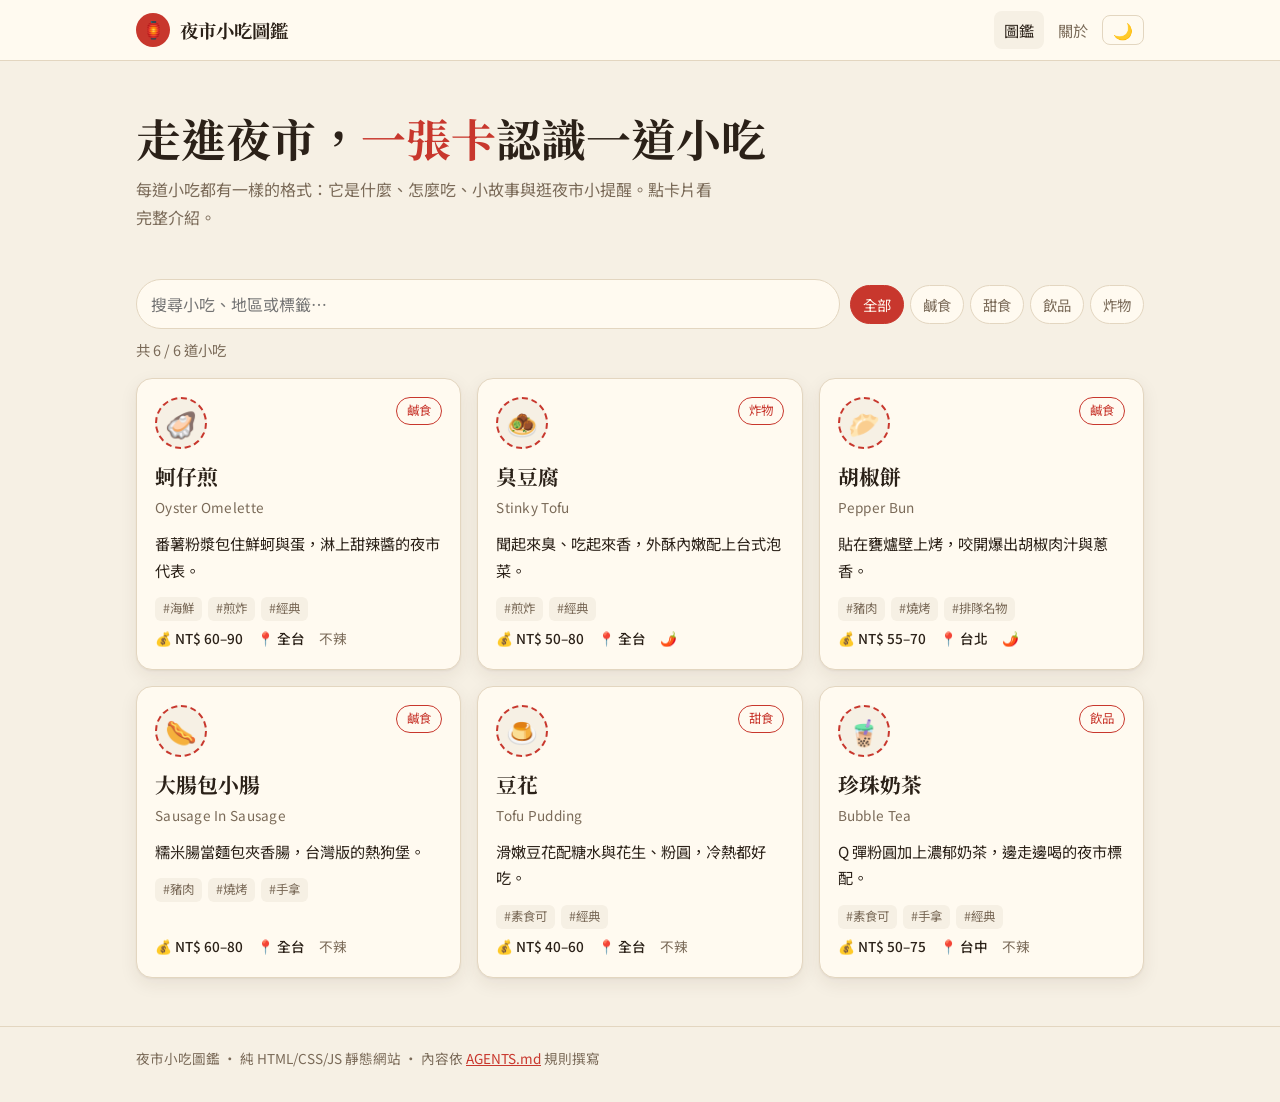
==== index.html @ 8e22ab0a "feat(site): initial night market field guide with AGENTS.md Co-Authored-By: Claude Opus 5.5 <noreply" ====
<!doctype html>
<html lang="zh-Hant">
<head>
  <meta charset="utf-8">
  <meta name="viewport" content="width=device-width, initial-scale=1">
  <link rel="preconnect" href="https://fonts.googleapis.com">
  <link rel="preconnect" href="https://fonts.gstatic.com" crossorigin>
  <link href="https://fonts.googleapis.com/css2?family=Noto+Sans+TC:wght@400;500;700&family=Noto+Serif+TC:wght@700&display=swap" rel="stylesheet">
  <link rel="stylesheet" href="assets/css/style.css">
  <link rel="icon" href="data:image/svg+xml,<svg xmlns=%22http://www.w3.org/2000/svg%22 viewBox=%220 0 100 100%22><text y=%22.9em%22 font-size=%2290%22>🏮</text></svg>">
  <title>夜市小吃圖鑑</title>
  <meta name="description" content="用圖鑑卡片認識台灣夜市小吃：價位、辣度、吃法與小故事。">
</head>
<body>
  <header class="site-header">
    <div class="wrap">
      <a class="brand" href="index.html"><span class="brand-mark">🏮</span><span>夜市小吃圖鑑</span></a>
      <nav class="nav">
        <a href="index.html" aria-current="page">圖鑑</a>
        <a href="about.html">關於</a>
        <button class="theme-btn" type="button" aria-label="切換深淺色">🌙</button>
      </nav>
    </div>
  </header>
  <main class="wrap">
    <section class="hero">
      <h1>走進夜市，<em>一張卡</em>認識一道小吃</h1>
      <p>每道小吃都有一樣的格式：它是什麼、怎麼吃、小故事與逛夜市小提醒。點卡片看完整介紹。</p>
    </section>
    <div class="toolbar">
      <input id="search" class="search" type="search" placeholder="搜尋小吃、地區或標籤…" aria-label="搜尋">
      <div id="chips" class="chips" role="group" aria-label="分類篩選"></div>
    </div>
    <p id="count" class="count">載入中…</p>
    <section id="grid" class="grid" aria-live="polite"></section>
  </main>
  <footer class="site-footer">
    <div class="wrap">夜市小吃圖鑑 · 純 HTML/CSS/JS 靜態網站 · 內容依 <a href="https://github.com/laugwang/night-market-guide/blob/main/AGENTS.md">AGENTS.md</a> 規則撰寫</div>
  </footer>
  <script src="assets/js/common.js"></script>
  <script src="assets/js/home.js"></script>
</body>
</html>
---- assets/css/style.css ----
/* 夜市小吃圖鑑 — 唯一樣式表
   規則：所有顏色只能用下方 token，禁止在其他地方寫死色碼（見 AGENTS.md §5） */

:root {
  --bg: #f6f0e4;
  --surface: #fffaf0;
  --ink: #2b2118;
  --muted: #7a6a58;
  --lantern: #c8372d;
  --amber: #e0a526;
  --line: #e3d6c0;
  --shadow: 0 1px 2px rgb(60 40 20 / 0.06), 0 6px 18px rgb(60 40 20 / 0.08);
  --radius: 16px;
  --font-sans: "Noto Sans TC", system-ui, sans-serif;
  --font-serif: "Noto Serif TC", Georgia, serif;
  color-scheme: light;
}

@media (prefers-color-scheme: dark) {
  :root:not([data-theme="light"]) {
    --bg: #17130f;
    --surface: #221c16;
    --ink: #f1e7d6;
    --muted: #a8987f;
    --lantern: #ff6a5c;
    --amber: #f2bf4a;
    --line: #3a3027;
    --shadow: 0 1px 2px rgb(0 0 0 / 0.3), 0 6px 18px rgb(0 0 0 / 0.35);
    color-scheme: dark;
  }
}
:root[data-theme="dark"] {
  --bg: #17130f;
  --surface: #221c16;
  --ink: #f1e7d6;
  --muted: #a8987f;
  --lantern: #ff6a5c;
  --amber: #f2bf4a;
  --line: #3a3027;
  --shadow: 0 1px 2px rgb(0 0 0 / 0.3), 0 6px 18px rgb(0 0 0 / 0.35);
  color-scheme: dark;
}

* { box-sizing: border-box; }
html { -webkit-text-size-adjust: 100%; }
body {
  margin: 0;
  background: var(--bg);
  color: var(--ink);
  font-family: var(--font-sans);
  line-height: 1.75;
  overflow-x: hidden;
}
a { color: var(--lantern); }
h1, h2, h3 { font-family: var(--font-serif); line-height: 1.3; }

.wrap { max-width: 1040px; margin: 0 auto; padding: 0 16px; }

/* ---------- Header ---------- */
.site-header {
  border-bottom: 1px solid var(--line);
  background: var(--surface);
  position: sticky; top: 0; z-index: 10;
}
.site-header .wrap {
  display: flex; align-items: center; justify-content: space-between;
  gap: 12px; min-height: 60px;
}
.brand {
  display: flex; align-items: center; gap: 10px;
  color: var(--ink); text-decoration: none;
  font-family: var(--font-serif); font-weight: 700; font-size: 1.15rem;
}
.brand-mark {
  width: 34px; height: 34px; border-radius: 50%;
  display: grid; place-items: center;
  background: var(--lantern); color: var(--surface); font-size: 1.05rem;
}
.nav { display: flex; align-items: center; gap: 4px; }
.nav a, .theme-btn {
  color: var(--muted); text-decoration: none; font-size: 0.95rem;
  padding: 6px 10px; border-radius: 8px;
}
.nav a:hover, .nav a[aria-current="page"] { color: var(--ink); background: var(--bg); }
.theme-btn {
  border: 1px solid var(--line); background: transparent; cursor: pointer;
  font: inherit; line-height: 1;
}

/* ---------- Hero ---------- */
.hero { padding: 48px 0 24px; }
.hero h1 { font-size: clamp(1.9rem, 5vw, 2.8rem); margin: 0 0 8px; }
.hero h1 em { font-style: normal; color: var(--lantern); }
.hero p { color: var(--muted); margin: 0; max-width: 36em; }

/* ---------- Toolbar ---------- */
.toolbar { display: flex; flex-wrap: wrap; gap: 10px; align-items: center; margin: 24px 0 8px; }
.search {
  flex: 1 1 240px; min-width: 0;
  padding: 10px 14px; border-radius: 999px;
  border: 1px solid var(--line); background: var(--surface); color: var(--ink);
  font: inherit;
}
.search:focus { outline: 2px solid var(--amber); outline-offset: 1px; }
.chips { display: flex; flex-wrap: wrap; gap: 6px; }
.chip {
  border: 1px solid var(--line); background: var(--surface); color: var(--muted);
  padding: 6px 12px; border-radius: 999px; cursor: pointer; font: inherit; font-size: 0.9rem;
}
.chip[aria-pressed="true"] { background: var(--lantern); border-color: var(--lantern); color: var(--surface); }
.count { color: var(--muted); font-size: 0.9rem; margin: 8px 0 16px; }

/* ---------- Cards ---------- */
.grid {
  display: grid; gap: 16px;
  grid-template-columns: repeat(auto-fill, minmax(min(100%, 280px), 1fr));
  padding-bottom: 48px;
}
.card {
  position: relative; display: flex; flex-direction: column; gap: 6px;
  background: var(--surface); border: 1px solid var(--line); border-radius: var(--radius);
  padding: 18px; color: var(--ink); text-decoration: none; box-shadow: var(--shadow);
  transition: transform .15s ease, border-color .15s ease;
}
.card:hover { transform: translateY(-2px); border-color: var(--amber); }
.card-top { display: flex; justify-content: space-between; align-items: flex-start; }
.stamp {
  width: 52px; height: 52px; border-radius: 50%;
  display: grid; place-items: center; font-size: 1.6rem;
  background: var(--bg); border: 2px dashed var(--lantern);
}
.badge {
  font-size: 0.78rem; padding: 2px 10px; border-radius: 999px;
  border: 1px solid var(--lantern); color: var(--lantern);
}
.card h3 { margin: 8px 0 0; font-size: 1.3rem; }
.card .en { color: var(--muted); font-size: 0.85rem; letter-spacing: .02em; }
.card .summary { margin: 4px 0 8px; font-size: 0.95rem; }
.meta { display: flex; flex-wrap: wrap; gap: 6px 14px; margin-top: auto; font-size: 0.85rem; color: var(--muted); }
.meta b { color: var(--ink); font-weight: 500; }
.tags { display: flex; flex-wrap: wrap; gap: 6px; }
.tag { font-size: 0.78rem; color: var(--muted); background: var(--bg); padding: 1px 8px; border-radius: 6px; }

.empty { text-align: center; color: var(--muted); padding: 48px 0; }

/* ---------- Entry page ---------- */
.entry { max-width: 720px; margin: 0 auto; padding: 32px 0 64px; }
.back { display: inline-block; margin-bottom: 16px; text-decoration: none; color: var(--muted); }
.back:hover { color: var(--lantern); }
.entry-head {
  display: grid; grid-template-columns: auto 1fr; gap: 16px; align-items: center;
  background: var(--surface); border: 1px solid var(--line); border-radius: var(--radius);
  padding: 20px; box-shadow: var(--shadow);
}
.entry-head .stamp { width: 76px; height: 76px; font-size: 2.4rem; }
.entry-head h1 { margin: 0; font-size: clamp(1.7rem, 5vw, 2.3rem); }
.entry-head .en { color: var(--muted); }
.entry-facts {
  display: grid; grid-template-columns: repeat(auto-fit, minmax(120px, 1fr));
  gap: 10px; margin: 16px 0 8px;
}
.fact { background: var(--surface); border: 1px solid var(--line); border-radius: 12px; padding: 10px 14px; }
.fact small { display: block; color: var(--muted); font-size: 0.78rem; }
.fact span { font-weight: 500; }

.prose h2 {
  margin: 36px 0 10px; font-size: 1.35rem;
  padding-left: 12px; border-left: 4px solid var(--lantern);
}
.prose p, .prose li { font-size: 1.02rem; }
.prose ul { padding-left: 1.3em; }
.prose li::marker { color: var(--amber); }
.prose blockquote {
  margin: 12px 0; padding: 12px 16px; border-radius: 12px;
  background: var(--surface); border: 1px solid var(--amber);
}
.prose blockquote p { margin: 0; }
.prose blockquote::before { content: "🏮 "; }
.prose blockquote p { display: inline; }

.pager { display: flex; justify-content: space-between; gap: 12px; margin-top: 40px; flex-wrap: wrap; }
.pager a {
  flex: 1 1 200px; text-decoration: none; color: var(--ink);
  background: var(--surface); border: 1px solid var(--line); border-radius: 12px; padding: 12px 16px;
}
.pager a:hover { border-color: var(--amber); }
.pager small { display: block; color: var(--muted); }
.pager .next { text-align: right; }

/* ---------- Footer ---------- */
.site-footer { border-top: 1px solid var(--line); color: var(--muted); font-size: 0.85rem; padding: 20px 0 32px; }

@media (max-width: 480px) {
  .hero { padding-top: 32px; }
  .nav a { padding: 6px 6px; }
  .brand span:last-child { font-size: 1rem; }
}
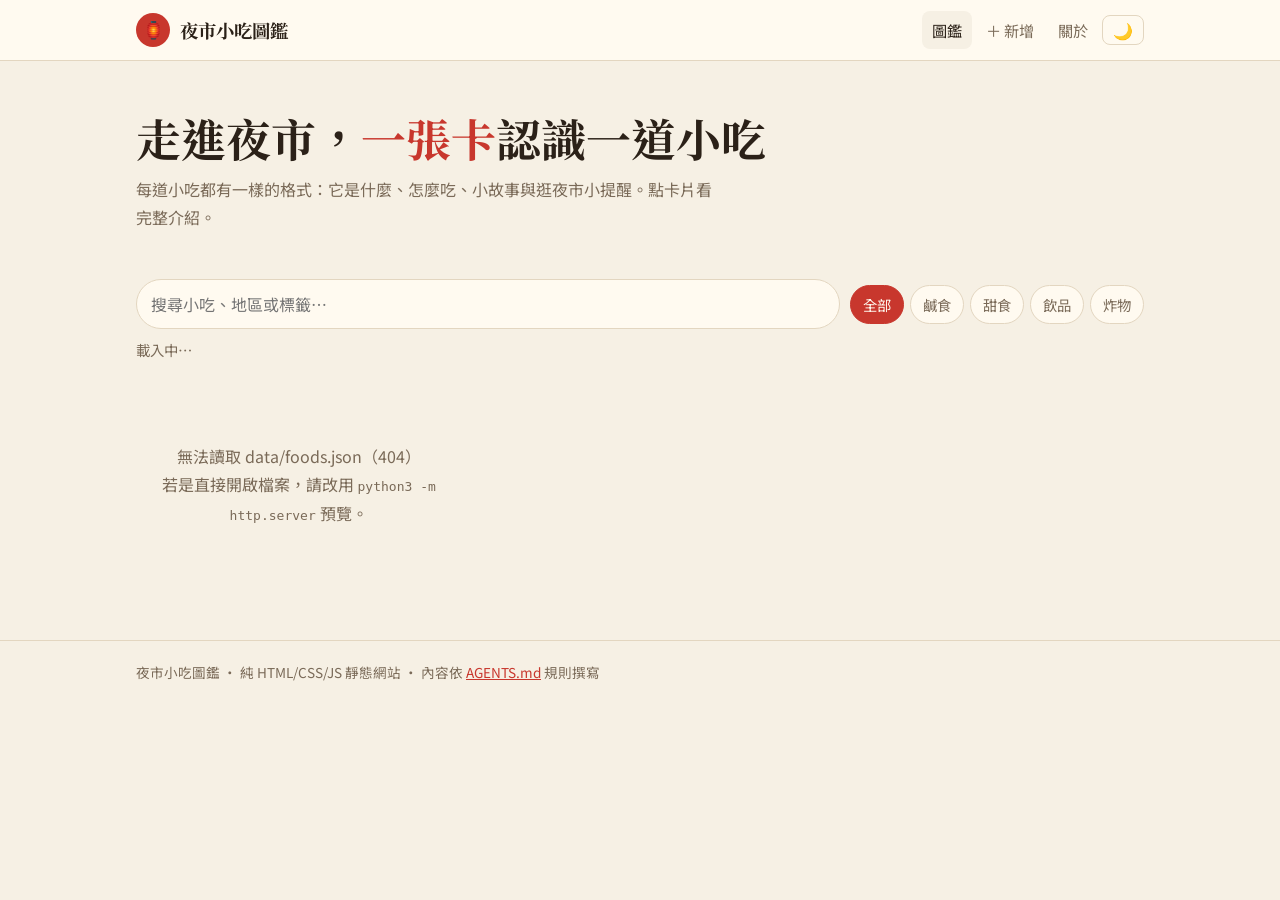
==== commit 88e4190f: "feat(site): add form-based submission page; one Markdown file per food - add.html: fill a form, live" ====
--- a/index.html
+++ b/index.html
@@ -17,6 +17,7 @@
       <a class="brand" href="index.html"><span class="brand-mark">🏮</span><span>夜市小吃圖鑑</span></a>
       <nav class="nav">
         <a href="index.html" aria-current="page">圖鑑</a>
+        <a href="add.html">＋ 新增</a>
         <a href="about.html">關於</a>
         <button class="theme-btn" type="button" aria-label="切換深淺色">🌙</button>
       </nav>
--- a/assets/css/style.css
+++ b/assets/css/style.css
@@ -195,3 +195,70 @@
   .nav a { padding: 6px 6px; }
   .brand span:last-child { font-size: 1rem; }
 }
+
+/* ---------- 新增表單 add.html ---------- */
+.add-layout {
+  display: grid; gap: 24px; align-items: start; padding-bottom: 48px;
+  grid-template-columns: minmax(0, 1fr) minmax(0, 380px);
+}
+@media (max-width: 860px) { .add-layout { grid-template-columns: minmax(0, 1fr); } }
+.add-form fieldset {
+  border: 1px solid var(--line); border-radius: var(--radius); background: var(--surface);
+  padding: 8px 18px 18px; margin: 0 0 16px; min-width: 0;
+}
+.add-form legend { font-family: var(--font-serif); font-weight: 700; padding: 0 6px; }
+.field { display: flex; flex-direction: column; gap: 6px; margin-top: 14px; font-weight: 500; min-width: 0; }
+.field-row { display: grid; gap: 0 16px; grid-template-columns: repeat(auto-fit, minmax(200px, 1fr)); }
+.req { color: var(--lantern); }
+.hint { color: var(--muted); font-weight: 400; font-size: 0.82rem; }
+.add-form input:not([type="radio"]):not([type="checkbox"]), .add-form textarea {
+  width: 100%; padding: 9px 12px; border-radius: 10px; font: inherit; font-weight: 400;
+  border: 1px solid var(--line); background: var(--bg); color: var(--ink);
+}
+.add-form textarea { resize: vertical; line-height: 1.6; }
+.add-form input:focus, .add-form textarea:focus { outline: 2px solid var(--amber); outline-offset: 1px; }
+.price-row { display: flex; align-items: center; gap: 8px; }
+.price-row span { color: var(--muted); font-weight: 400; }
+.emoji-input { max-width: 200px; }
+.emoji-row, .choice-row { display: flex; flex-wrap: wrap; gap: 6px; }
+.emoji-btn {
+  width: 40px; height: 40px; font-size: 1.3rem; cursor: pointer; border-radius: 10px;
+  border: 1px solid var(--line); background: var(--bg);
+}
+.emoji-btn[aria-pressed="true"] { border: 2px solid var(--lantern); }
+.chip-choice { position: relative; }
+.chip-choice input { position: absolute; opacity: 0; inset: 0; cursor: pointer; margin: 0; }
+.chip-choice span {
+  display: inline-block; padding: 5px 12px; border-radius: 999px; font-weight: 400; font-size: 0.9rem;
+  border: 1px solid var(--line); background: var(--bg); color: var(--muted);
+}
+.chip-choice input:checked + span { background: var(--lantern); border-color: var(--lantern); color: var(--surface); }
+.chip-choice input:focus-visible + span { outline: 2px solid var(--amber); outline-offset: 1px; }
+
+.form-errors {
+  border: 1px dashed var(--line); border-radius: 12px; padding: 4px 16px; margin-bottom: 16px;
+  color: var(--muted); font-size: 0.92rem;
+}
+.form-errors ul { margin: 0 0 10px; padding-left: 1.2em; }
+.form-errors .ok { color: var(--ink); }
+.form-actions { display: flex; flex-wrap: wrap; gap: 8px; }
+.btn {
+  font: inherit; cursor: pointer; padding: 9px 16px; border-radius: 999px;
+  border: 1px solid var(--line); background: var(--surface); color: var(--ink);
+}
+.btn.primary { background: var(--lantern); border-color: var(--lantern); color: var(--surface); font-weight: 500; }
+.btn.primary:disabled { opacity: 0.45; cursor: not-allowed; }
+.btn.ghost { background: transparent; color: var(--muted); }
+.howto { margin-top: 16px; color: var(--muted); font-size: 0.92rem; }
+.howto summary { cursor: pointer; color: var(--ink); }
+
+.add-preview { position: sticky; top: 76px; }
+@media (max-width: 860px) { .add-preview { position: static; } }
+.preview-label { margin: 0 0 8px; color: var(--muted); font-size: 0.85rem; }
+.add-preview .card:hover { transform: none; }
+.preview-body {
+  background: var(--surface); border: 1px solid var(--line); border-radius: var(--radius);
+  padding: 4px 18px 12px; max-height: 60vh; overflow: auto; margin-top: 0;
+}
+.preview-body h2 { margin-top: 20px; font-size: 1.1rem; }
+.add-preview > div { margin-bottom: 16px; }
